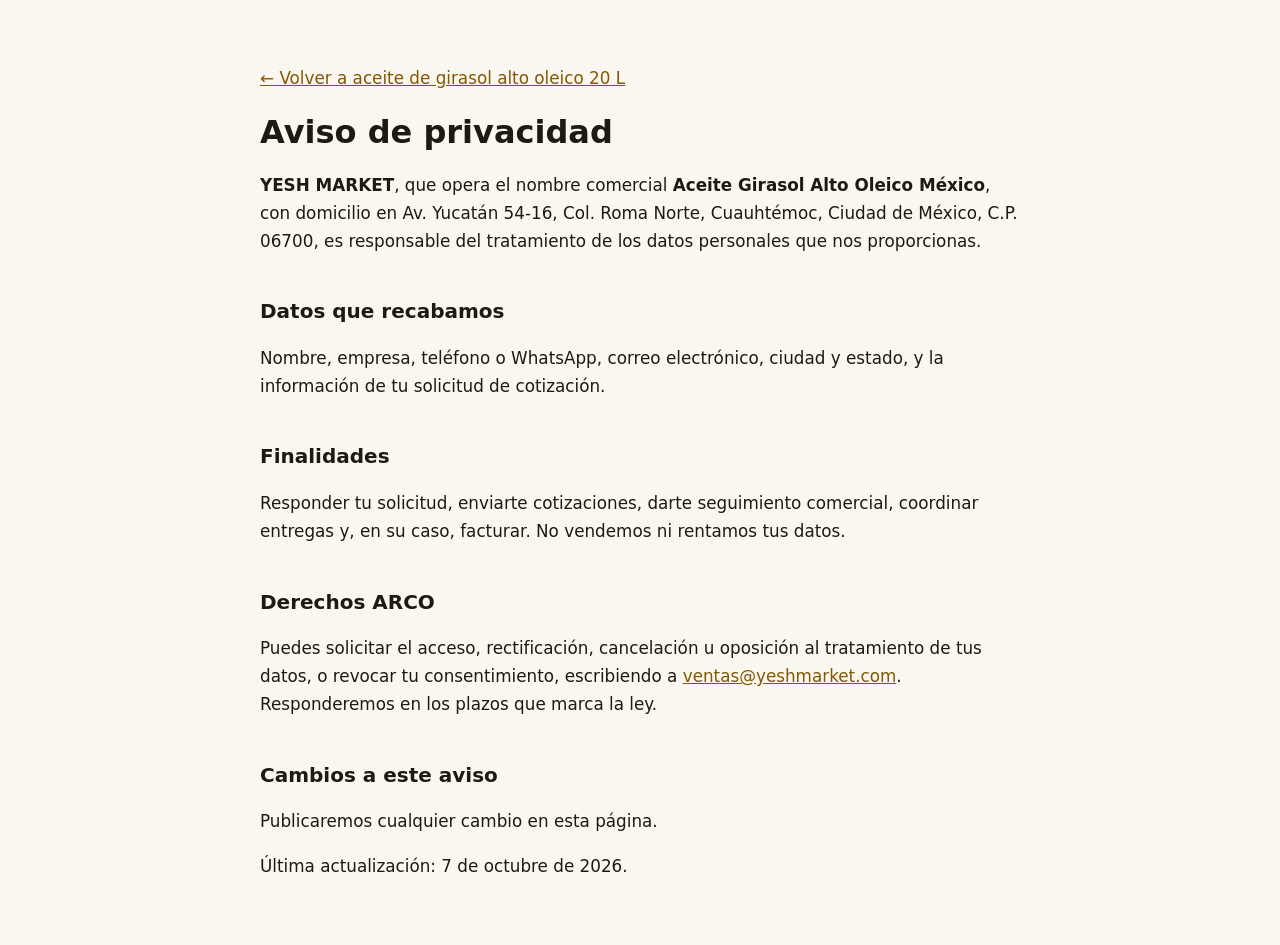
==== aviso-de-privacidad/index.html @ c8969ba0 "Add files via upload" ====
<!doctype html>
<html lang="es-MX">
<head>
<meta charset="utf-8">
<meta name="viewport" content="width=device-width,initial-scale=1">
<title>Aviso de privacidad | Aceite Girasol Alto Oleico México</title>
<meta name="robots" content="noindex,follow">
<link rel="canonical" href="https://aceitealtooleico.com/aviso-de-privacidad/">
<link rel="icon" href="https://aceitealtooleico.com/assets/img/favicon.svg" type="image/svg+xml">
<style>
body{margin:0;background:#faf7f0;color:#1d1a14;font:1.05rem/1.65 system-ui,-apple-system,"Segoe UI",Roboto,Arial,sans-serif}
main{max-width:760px;margin:0 auto;padding:48px 20px}
h1{font-size:2rem;line-height:1.15}h2{font-size:1.25rem;margin-top:2em}
a{color:#855700}.draft{background:#fff4cf;border:1px solid #e8c766;padding:12px 14px;border-radius:8px}
</style>
</head>
<body>
<main>
<p><a href="https://aceitealtooleico.com/">← Volver a aceite de girasol alto oleico 20 L</a></p>
<h1>Aviso de privacidad</h1>
<!-- PLANTILLA: revisar con asesoría legal antes de publicar (LFPDPPP). -->
<p><strong>YESH MARKET</strong>, que opera el nombre comercial <strong>Aceite Girasol Alto Oleico México</strong>, con domicilio en Av. Yucatán 54-16, Col. Roma Norte, Cuauhtémoc, Ciudad de México, C.P. 06700, es responsable del tratamiento de los datos personales que nos proporcionas.</p>
<h2>Datos que recabamos</h2>
<p>Nombre, empresa, teléfono o WhatsApp, correo electrónico, ciudad y estado, y la información de tu solicitud de cotización.</p>
<h2>Finalidades</h2>
<p>Responder tu solicitud, enviarte cotizaciones, darte seguimiento comercial, coordinar entregas y, en su caso, facturar. No vendemos ni rentamos tus datos.</p>
<h2>Derechos ARCO</h2>
<p>Puedes solicitar el acceso, rectificación, cancelación u oposición al tratamiento de tus datos, o revocar tu consentimiento, escribiendo a <a href="mailto:ventas@yeshmarket.com">ventas@yeshmarket.com</a>. Responderemos en los plazos que marca la ley.</p>
<h2>Cambios a este aviso</h2>
<p>Publicaremos cualquier cambio en esta página.</p>
<p>Última actualización: 7 de octubre de 2026.</p>
</main>
</body>
</html>
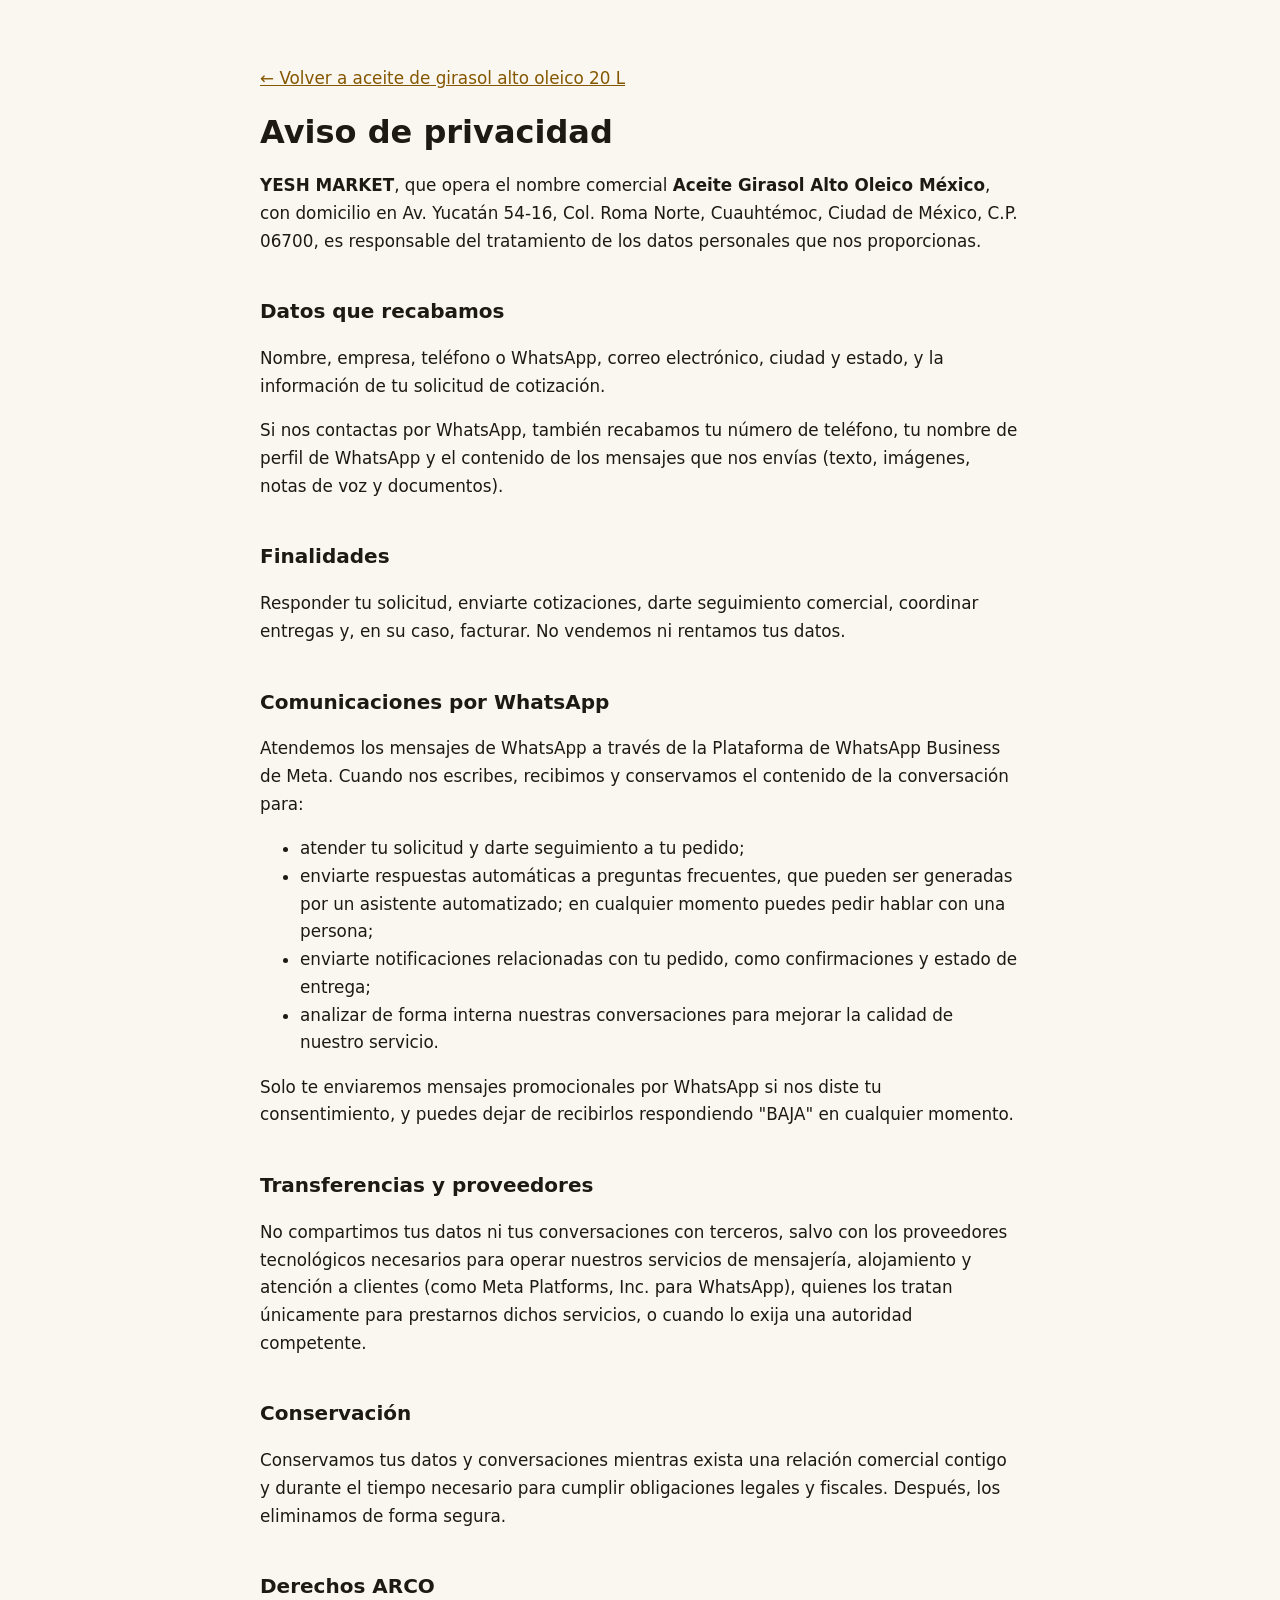
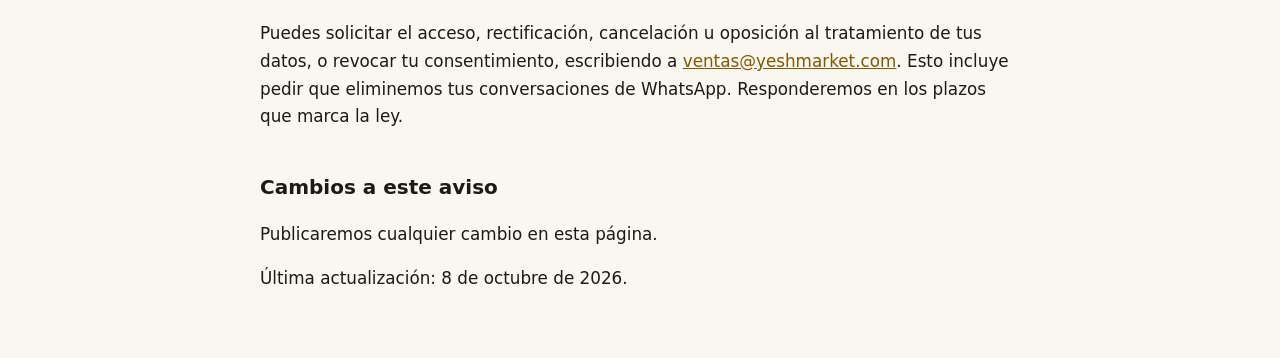
==== commit 3a664e70: "Update index.html" ====
--- a/aviso-de-privacidad/index.html
+++ b/aviso-de-privacidad/index.html
@@ -20,15 +20,36 @@
 <h1>Aviso de privacidad</h1>
 <!-- PLANTILLA: revisar con asesoría legal antes de publicar (LFPDPPP). -->
 <p><strong>YESH MARKET</strong>, que opera el nombre comercial <strong>Aceite Girasol Alto Oleico México</strong>, con domicilio en Av. Yucatán 54-16, Col. Roma Norte, Cuauhtémoc, Ciudad de México, C.P. 06700, es responsable del tratamiento de los datos personales que nos proporcionas.</p>
+
 <h2>Datos que recabamos</h2>
 <p>Nombre, empresa, teléfono o WhatsApp, correo electrónico, ciudad y estado, y la información de tu solicitud de cotización.</p>
+<p>Si nos contactas por WhatsApp, también recabamos tu número de teléfono, tu nombre de perfil de WhatsApp y el contenido de los mensajes que nos envías (texto, imágenes, notas de voz y documentos).</p>
+
 <h2>Finalidades</h2>
 <p>Responder tu solicitud, enviarte cotizaciones, darte seguimiento comercial, coordinar entregas y, en su caso, facturar. No vendemos ni rentamos tus datos.</p>
+
+<h2>Comunicaciones por WhatsApp</h2>
+<p>Atendemos los mensajes de WhatsApp a través de la Plataforma de WhatsApp Business de Meta. Cuando nos escribes, recibimos y conservamos el contenido de la conversación para:</p>
+<ul>
+<li>atender tu solicitud y darte seguimiento a tu pedido;</li>
+<li>enviarte respuestas automáticas a preguntas frecuentes, que pueden ser generadas por un asistente automatizado; en cualquier momento puedes pedir hablar con una persona;</li>
+<li>enviarte notificaciones relacionadas con tu pedido, como confirmaciones y estado de entrega;</li>
+<li>analizar de forma interna nuestras conversaciones para mejorar la calidad de nuestro servicio.</li>
+</ul>
+<p>Solo te enviaremos mensajes promocionales por WhatsApp si nos diste tu consentimiento, y puedes dejar de recibirlos respondiendo "BAJA" en cualquier momento.</p>
+
+<h2>Transferencias y proveedores</h2>
+<p>No compartimos tus datos ni tus conversaciones con terceros, salvo con los proveedores tecnológicos necesarios para operar nuestros servicios de mensajería, alojamiento y atención a clientes (como Meta Platforms, Inc. para WhatsApp), quienes los tratan únicamente para prestarnos dichos servicios, o cuando lo exija una autoridad competente.</p>
+
+<h2>Conservación</h2>
+<p>Conservamos tus datos y conversaciones mientras exista una relación comercial contigo y durante el tiempo necesario para cumplir obligaciones legales y fiscales. Después, los eliminamos de forma segura.</p>
+
 <h2>Derechos ARCO</h2>
-<p>Puedes solicitar el acceso, rectificación, cancelación u oposición al tratamiento de tus datos, o revocar tu consentimiento, escribiendo a <a href="mailto:ventas@yeshmarket.com">ventas@yeshmarket.com</a>. Responderemos en los plazos que marca la ley.</p>
+<p>Puedes solicitar el acceso, rectificación, cancelación u oposición al tratamiento de tus datos, o revocar tu consentimiento, escribiendo a <a href="mailto:ventas@yeshmarket.com">ventas@yeshmarket.com</a>. Esto incluye pedir que eliminemos tus conversaciones de WhatsApp. Responderemos en los plazos que marca la ley.</p>
+
 <h2>Cambios a este aviso</h2>
 <p>Publicaremos cualquier cambio en esta página.</p>
-<p>Última actualización: 7 de octubre de 2026.</p>
+<p>Última actualización: 8 de octubre de 2026.</p>
 </main>
 </body>
 </html>
